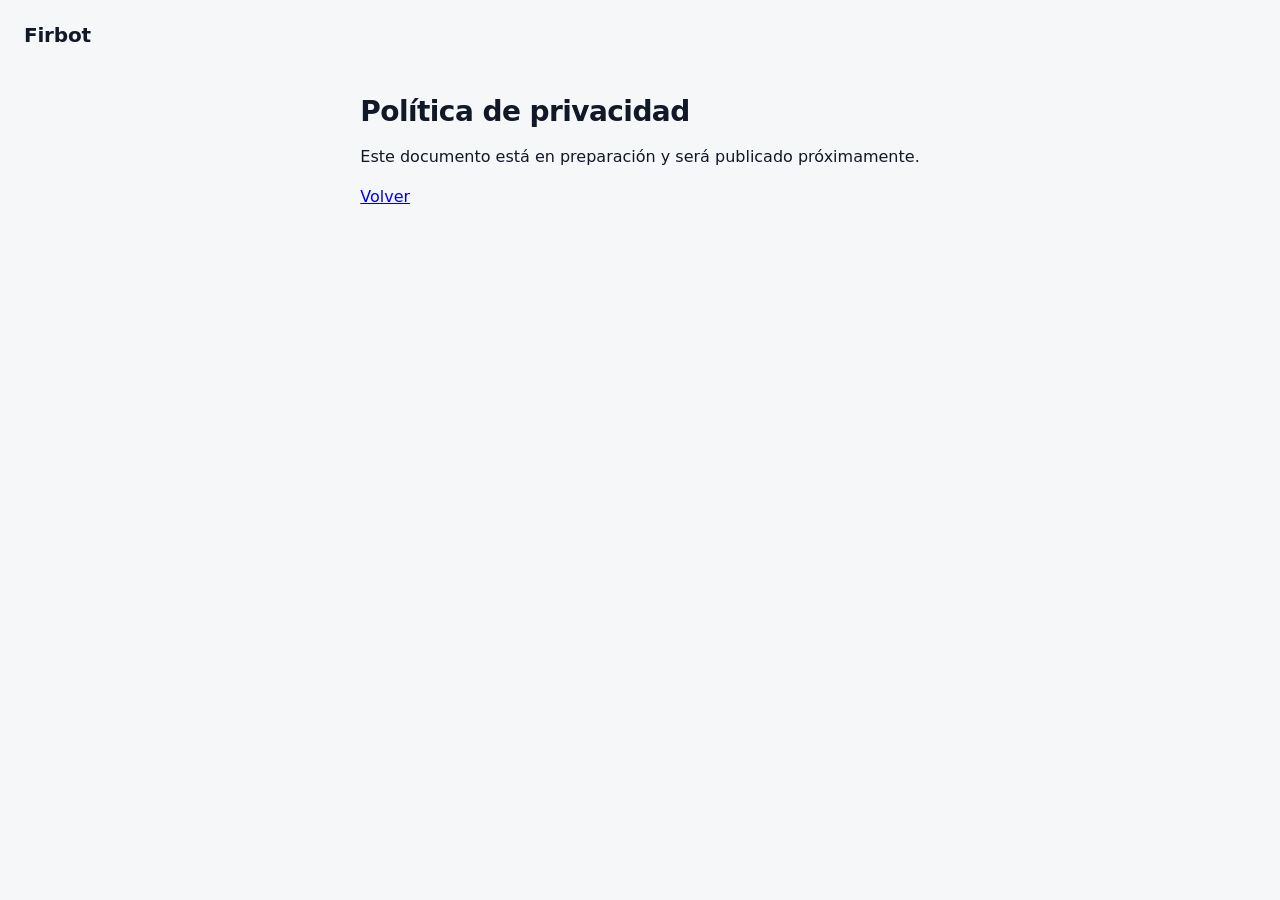
==== privacy.html @ 13ff7e2f "Initial Commit" ====
<!DOCTYPE html>
<html lang="es">
<head>
  <meta charset="UTF-8">
  <meta name="viewport" content="width=device-width, initial-scale=1">
  <title>Política de privacidad · Firbot</title>
  <meta name="robots" content="noindex">
  <link rel="stylesheet" href="./styles.css">
</head>
<body>
  <header class="site-header"><a class="brand" href="./" style="color:inherit;text-decoration:none">Firbot</a></header>
  <main class="legal">
    <h1>Política de privacidad</h1>
    <!-- PLACEHOLDER: replace with the final legal text, or point the footer link in index.html to the real URL. -->
    <p>Este documento está en preparación y será publicado próximamente.</p>
    <p><a href="./">Volver</a></p>
  </main>
</body>
</html>
---- styles.css ----
:root {
  --bg: #f6f7f9;
  --card: #ffffff;
  --text: #111827;
  --muted: #4b5563;
  --border: #e5e7eb;
  --accent: #0f766e;
  --accent-hover: #115e59;
  --ok: #047857;
  --ok-bg: #ecfdf5;
  --err: #b91c1c;
  --err-bg: #fef2f2;
  --info-bg: #f3f4f6;
}

* { box-sizing: border-box; }

body {
  margin: 0;
  min-height: 100vh;
  display: flex;
  flex-direction: column;
  background: var(--bg);
  color: var(--text);
  font-family: system-ui, -apple-system, "Segoe UI", Roboto, "Helvetica Neue", Arial, sans-serif;
  line-height: 1.55;
}

.site-header {
  padding: 20px 24px;
}

.brand {
  font-weight: 700;
  font-size: 1.25rem;
  letter-spacing: -0.01em;
}

.main {
  flex: 1;
  display: flex;
  align-items: center;
  justify-content: center;
  padding: 24px 16px 48px;
}

.card {
  width: 100%;
  max-width: 480px;
  background: var(--card);
  border: 1px solid var(--border);
  border-radius: 16px;
  box-shadow: 0 1px 2px rgba(0, 0, 0, .04), 0 8px 24px rgba(0, 0, 0, .06);
  padding: 40px 32px;
}

h1 {
  margin: 0 0 12px;
  font-size: 1.75rem;
  line-height: 1.2;
  letter-spacing: -0.02em;
}

.lead {
  margin: 0 0 24px;
  color: var(--muted);
}

.checks {
  list-style: none;
  margin: 0 0 32px;
  padding: 0;
}

.checks li {
  position: relative;
  padding-left: 30px;
  margin-bottom: 10px;
}

.checks li::before {
  content: "✓";
  position: absolute;
  left: 0;
  top: 1px;
  width: 20px;
  height: 20px;
  border-radius: 50%;
  background: var(--ok-bg);
  color: var(--ok);
  font-size: .75rem;
  font-weight: 700;
  display: grid;
  place-items: center;
}

.btn {
  width: 100%;
  padding: 14px 20px;
  border: 0;
  border-radius: 10px;
  background: var(--accent);
  color: #fff;
  font: inherit;
  font-weight: 600;
  cursor: pointer;
  transition: background .15s;
}

.btn:hover { background: var(--accent-hover); }
.btn:focus-visible { outline: 3px solid var(--accent); outline-offset: 3px; }
.btn:disabled { opacity: .6; cursor: wait; }

.hint {
  margin: 12px 0 0;
  font-size: .875rem;
  color: var(--muted);
  text-align: center;
}

.status {
  margin-top: 20px;
  padding: 12px 14px;
  border-radius: 10px;
  font-size: .9rem;
  background: var(--info-bg);
}

.status:empty { margin: 0; padding: 0; }
.status--success { background: var(--ok-bg); color: var(--ok); }
.status--error { background: var(--err-bg); color: var(--err); }

.site-footer {
  padding: 24px 16px;
  text-align: center;
  font-size: .85rem;
  color: var(--muted);
}

.site-footer p { margin: 0 0 6px; }
.site-footer nav { display: flex; gap: 16px; justify-content: center; flex-wrap: wrap; }
.site-footer a { color: var(--muted); }
.site-footer a:hover { color: var(--text); }

/* Legal placeholder pages */
.legal { max-width: 720px; margin: 0 auto; padding: 24px 16px 48px; flex: 1; }

@media (max-width: 480px) {
  .card { padding: 28px 20px; }
  h1 { font-size: 1.5rem; }
}
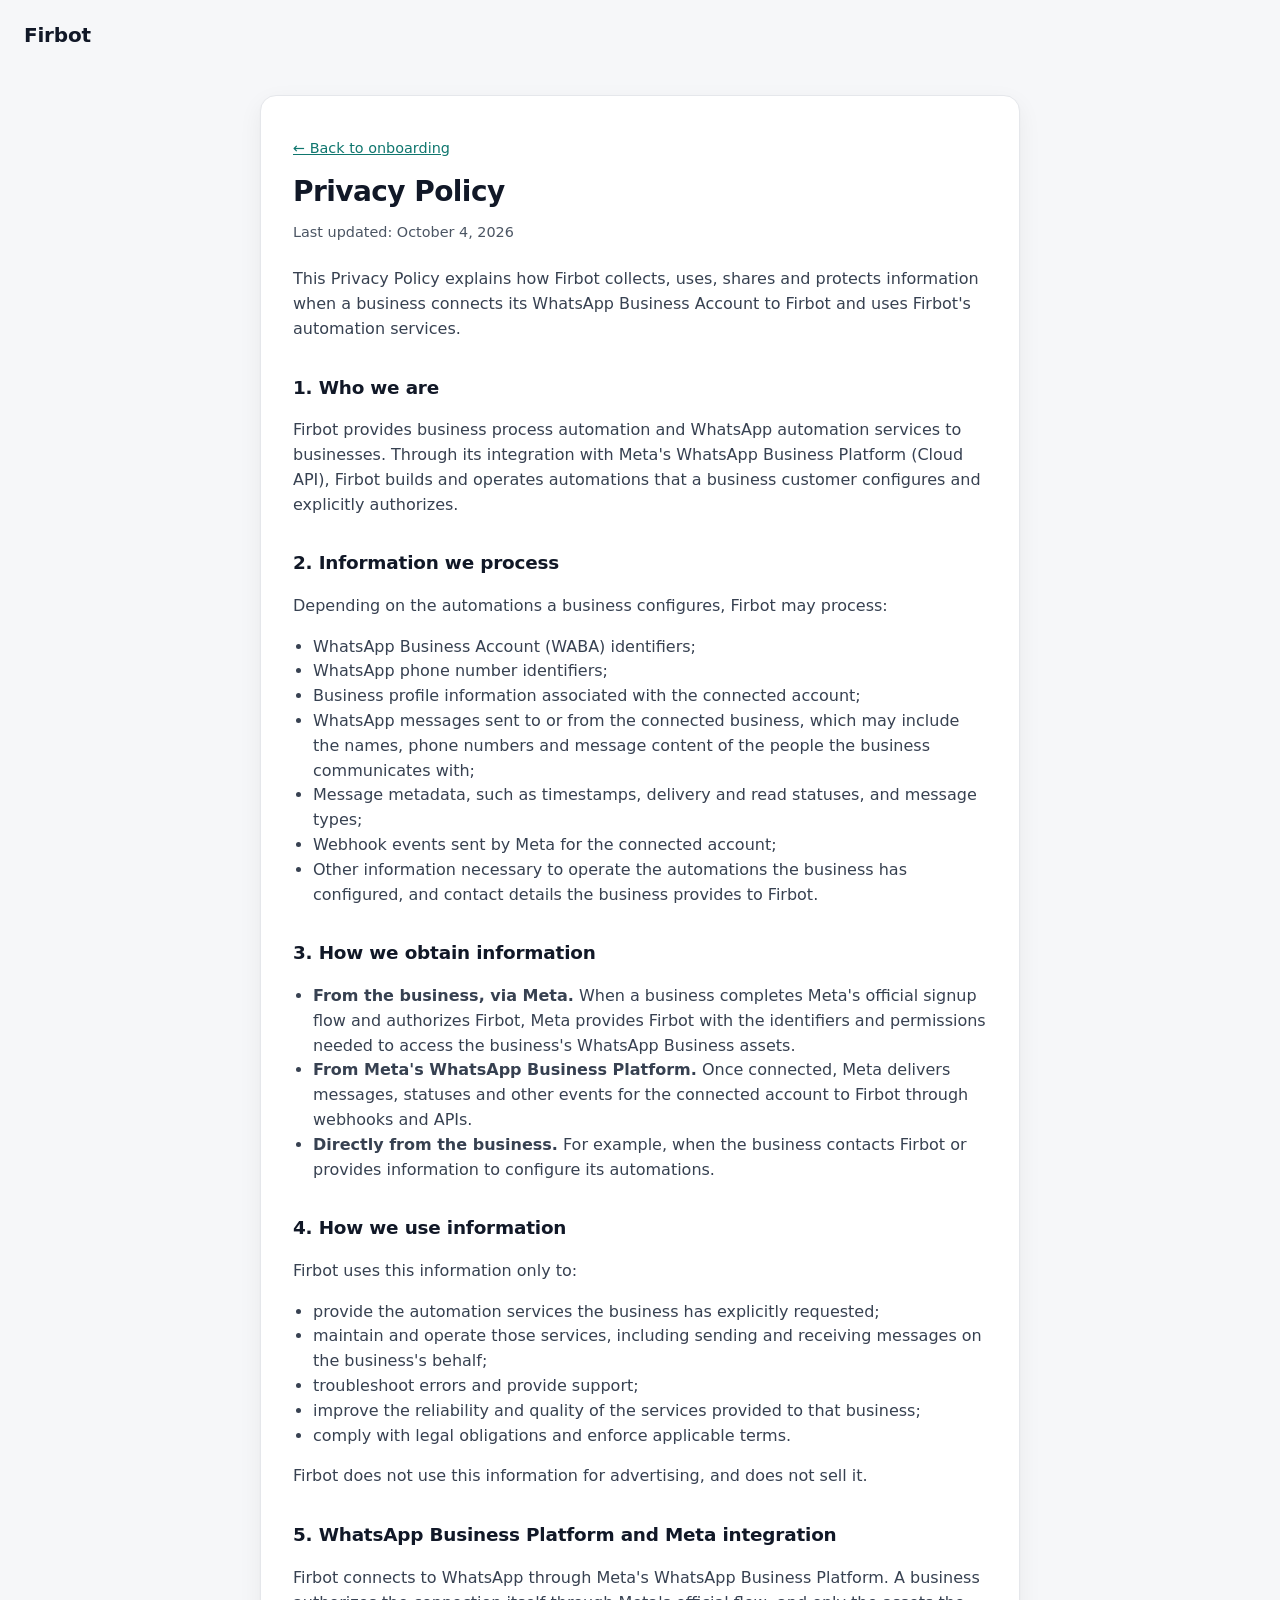
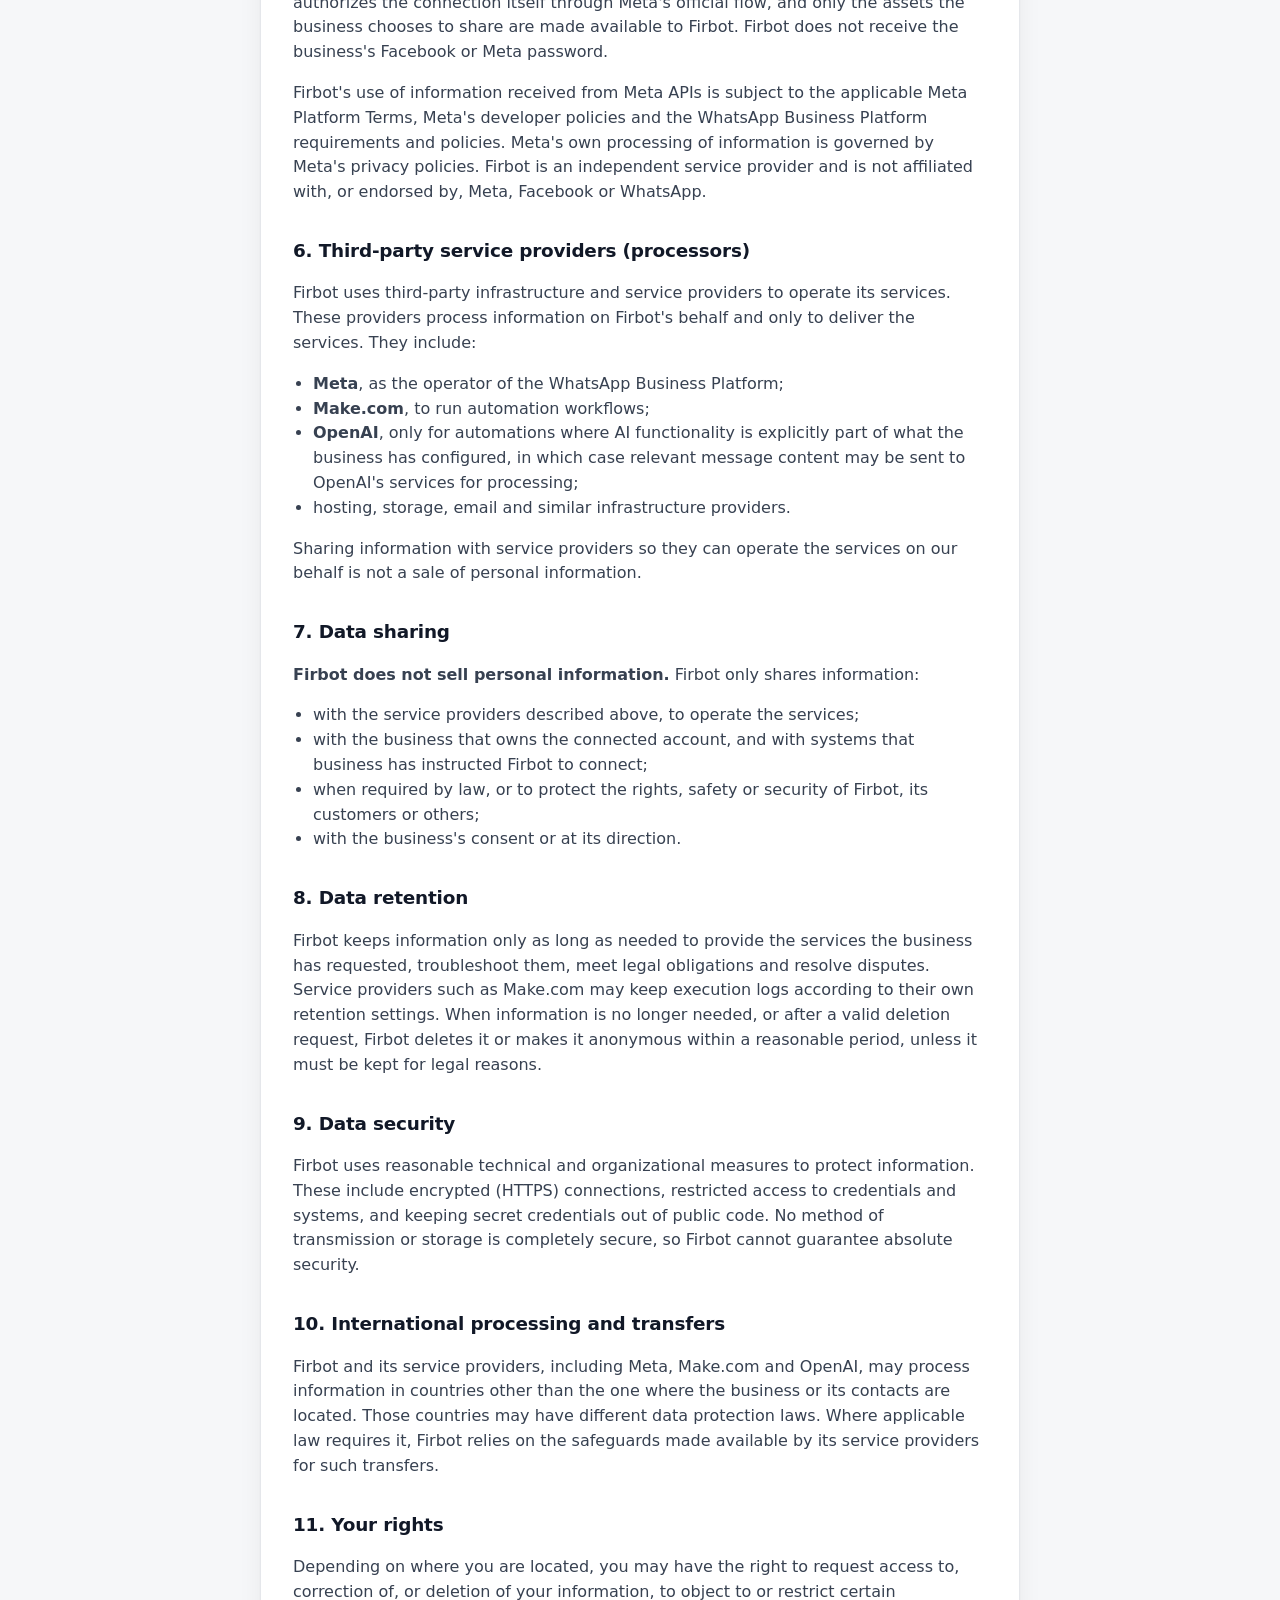
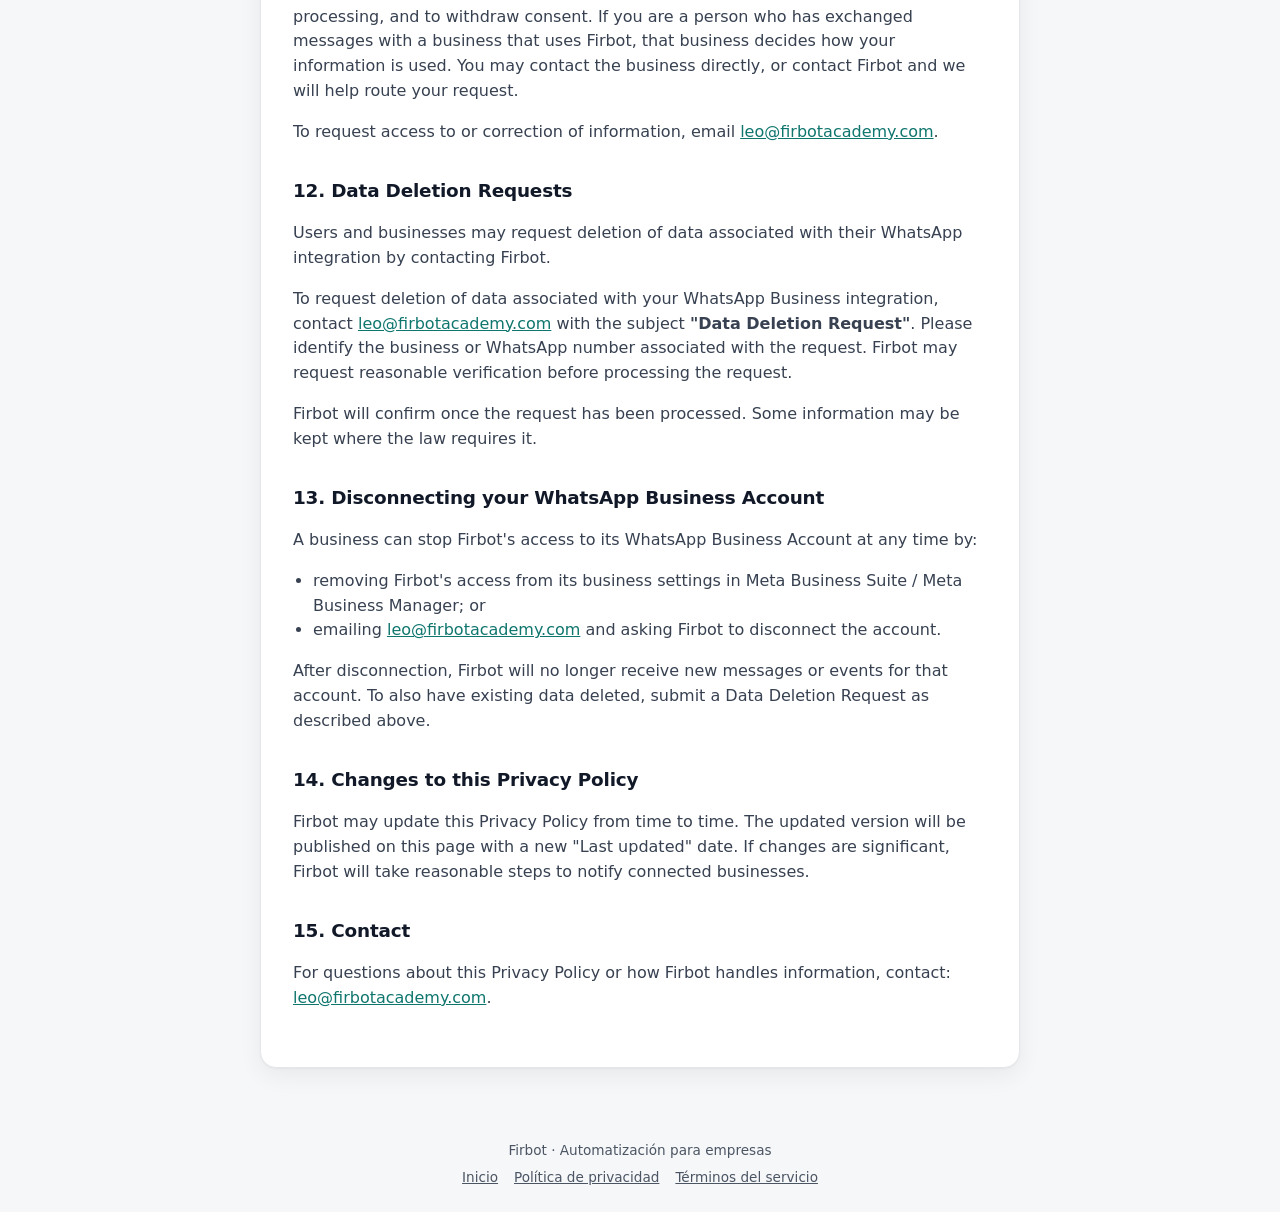
==== commit bc128417: "Add Privacy Policy page Full privacy policy for Meta App Review: data processed, Meta/WhatsApp Busin" ====
--- a/privacy.html
+++ b/privacy.html
@@ -1,19 +1,205 @@
 <!DOCTYPE html>
-<html lang="es">
+<html lang="en">
 <head>
   <meta charset="UTF-8">
   <meta name="viewport" content="width=device-width, initial-scale=1">
-  <title>Política de privacidad · Firbot</title>
-  <meta name="robots" content="noindex">
+  <title>Privacy Policy · Firbot</title>
+  <meta name="description" content="How Firbot collects, uses, shares and protects information when businesses connect their WhatsApp Business Account to Firbot's automation services.">
+  <link rel="icon" href="data:image/svg+xml,<svg xmlns='http://www.w3.org/2000/svg' viewBox='0 0 32 32'><rect width='32' height='32' rx='8' fill='%230f766e'/><text x='16' y='22' font-size='18' font-family='sans-serif' font-weight='700' text-anchor='middle' fill='white'>F</text></svg>">
   <link rel="stylesheet" href="./styles.css">
+  <!--
+    CONTACT EMAIL: leo@firbotacademy.com
+    To change it, search and replace every occurrence of that address in this file.
+  -->
 </head>
 <body>
-  <header class="site-header"><a class="brand" href="./" style="color:inherit;text-decoration:none">Firbot</a></header>
+  <header class="site-header">
+    <a class="brand brand-link" href="./index.html">Firbot</a>
+  </header>
+
   <main class="legal">
-    <h1>Política de privacidad</h1>
-    <!-- PLACEHOLDER: replace with the final legal text, or point the footer link in index.html to the real URL. -->
-    <p>Este documento está en preparación y será publicado próximamente.</p>
-    <p><a href="./">Volver</a></p>
+    <article class="card">
+      <a class="back-link" href="./index.html">← Back to onboarding</a>
+      <h1>Privacy Policy</h1>
+      <p class="meta">Last updated: October 4, 2026</p>
+
+      <p>
+        This Privacy Policy explains how Firbot collects, uses, shares and protects information
+        when a business connects its WhatsApp Business Account to Firbot and uses Firbot's
+        automation services.
+      </p>
+
+      <h2 id="who">1. Who we are</h2>
+      <p>
+        Firbot provides business process automation and WhatsApp automation services to
+        businesses. Through its integration with Meta's WhatsApp Business Platform (Cloud API),
+        Firbot builds and operates automations that a business customer configures and
+        explicitly authorizes.
+      </p>
+
+      <h2 id="information">2. Information we process</h2>
+      <p>Depending on the automations a business configures, Firbot may process:</p>
+      <ul>
+        <li>WhatsApp Business Account (WABA) identifiers;</li>
+        <li>WhatsApp phone number identifiers;</li>
+        <li>Business profile information associated with the connected account;</li>
+        <li>WhatsApp messages sent to or from the connected business, which may include the names, phone numbers and message content of the people the business communicates with;</li>
+        <li>Message metadata, such as timestamps, delivery and read statuses, and message types;</li>
+        <li>Webhook events sent by Meta for the connected account;</li>
+        <li>Other information necessary to operate the automations the business has configured, and contact details the business provides to Firbot.</li>
+      </ul>
+
+      <h2 id="sources">3. How we obtain information</h2>
+      <ul>
+        <li><strong>From the business, via Meta.</strong> When a business completes Meta's official signup flow and authorizes Firbot, Meta provides Firbot with the identifiers and permissions needed to access the business's WhatsApp Business assets.</li>
+        <li><strong>From Meta's WhatsApp Business Platform.</strong> Once connected, Meta delivers messages, statuses and other events for the connected account to Firbot through webhooks and APIs.</li>
+        <li><strong>Directly from the business.</strong> For example, when the business contacts Firbot or provides information to configure its automations.</li>
+      </ul>
+
+      <h2 id="use">4. How we use information</h2>
+      <p>Firbot uses this information only to:</p>
+      <ul>
+        <li>provide the automation services the business has explicitly requested;</li>
+        <li>maintain and operate those services, including sending and receiving messages on the business's behalf;</li>
+        <li>troubleshoot errors and provide support;</li>
+        <li>improve the reliability and quality of the services provided to that business;</li>
+        <li>comply with legal obligations and enforce applicable terms.</li>
+      </ul>
+      <p>Firbot does not use this information for advertising, and does not sell it.</p>
+
+      <h2 id="meta">5. WhatsApp Business Platform and Meta integration</h2>
+      <p>
+        Firbot connects to WhatsApp through Meta's WhatsApp Business Platform. A business
+        authorizes the connection itself through Meta's official flow, and only the assets the
+        business chooses to share are made available to Firbot. Firbot does not receive the
+        business's Facebook or Meta password.
+      </p>
+      <p>
+        Firbot's use of information received from Meta APIs is subject to the applicable Meta
+        Platform Terms, Meta's developer policies and the WhatsApp Business Platform
+        requirements and policies. Meta's own processing of information is governed by Meta's
+        privacy policies. Firbot is an independent service provider and is not affiliated with,
+        or endorsed by, Meta, Facebook or WhatsApp.
+      </p>
+
+      <h2 id="processors">6. Third-party service providers (processors)</h2>
+      <p>
+        Firbot uses third-party infrastructure and service providers to operate its services.
+        These providers process information on Firbot's behalf and only to deliver the services.
+        They include:
+      </p>
+      <ul>
+        <li><strong>Meta</strong>, as the operator of the WhatsApp Business Platform;</li>
+        <li><strong>Make.com</strong>, to run automation workflows;</li>
+        <li><strong>OpenAI</strong>, only for automations where AI functionality is explicitly part of what the business has configured, in which case relevant message content may be sent to OpenAI's services for processing;</li>
+        <li>hosting, storage, email and similar infrastructure providers.</li>
+      </ul>
+      <p>
+        Sharing information with service providers so they can operate the services on our
+        behalf is not a sale of personal information.
+      </p>
+
+      <h2 id="sharing">7. Data sharing</h2>
+      <p><strong>Firbot does not sell personal information.</strong> Firbot only shares information:</p>
+      <ul>
+        <li>with the service providers described above, to operate the services;</li>
+        <li>with the business that owns the connected account, and with systems that business has instructed Firbot to connect;</li>
+        <li>when required by law, or to protect the rights, safety or security of Firbot, its customers or others;</li>
+        <li>with the business's consent or at its direction.</li>
+      </ul>
+
+      <h2 id="retention">8. Data retention</h2>
+      <p>
+        Firbot keeps information only as long as needed to provide the services the business
+        has requested, troubleshoot them, meet legal obligations and resolve disputes. Service
+        providers such as Make.com may keep execution logs according to their own retention
+        settings. When information is no longer needed, or after a valid deletion request,
+        Firbot deletes it or makes it anonymous within a reasonable period, unless it must be
+        kept for legal reasons.
+      </p>
+
+      <h2 id="security">9. Data security</h2>
+      <p>
+        Firbot uses reasonable technical and organizational measures to protect information.
+        These include encrypted (HTTPS) connections, restricted access to credentials and
+        systems, and keeping secret credentials out of public code. No method of transmission
+        or storage is completely secure, so Firbot cannot guarantee absolute security.
+      </p>
+
+      <h2 id="international">10. International processing and transfers</h2>
+      <p>
+        Firbot and its service providers, including Meta, Make.com and OpenAI, may process
+        information in countries other than the one where the business or its contacts are
+        located. Those countries may have different data protection laws. Where applicable law
+        requires it, Firbot relies on the safeguards made available by its service providers
+        for such transfers.
+      </p>
+
+      <h2 id="rights">11. Your rights</h2>
+      <p>
+        Depending on where you are located, you may have the right to request access to,
+        correction of, or deletion of your information, to object to or restrict certain
+        processing, and to withdraw consent. If you are a person who has exchanged messages
+        with a business that uses Firbot, that business decides how your information is used.
+        You may contact the business directly, or contact Firbot and we will help route your
+        request.
+      </p>
+      <p>
+        To request access to or correction of information, email
+        <a href="mailto:leo@firbotacademy.com">leo@firbotacademy.com</a>.
+      </p>
+
+      <h2 id="data-deletion">12. Data Deletion Requests</h2>
+      <p>
+        Users and businesses may request deletion of data associated with their WhatsApp
+        integration by contacting Firbot.
+      </p>
+      <p>
+        To request deletion of data associated with your WhatsApp Business integration, contact
+        <a href="mailto:leo@firbotacademy.com?subject=Data%20Deletion%20Request">leo@firbotacademy.com</a>
+        with the subject <strong>"Data Deletion Request"</strong>. Please identify the business or
+        WhatsApp number associated with the request. Firbot may request reasonable verification
+        before processing the request.
+      </p>
+      <p>
+        Firbot will confirm once the request has been processed. Some information may be kept
+        where the law requires it.
+      </p>
+
+      <h2 id="disconnect">13. Disconnecting your WhatsApp Business Account</h2>
+      <p>A business can stop Firbot's access to its WhatsApp Business Account at any time by:</p>
+      <ul>
+        <li>removing Firbot's access from its business settings in Meta Business Suite / Meta Business Manager; or</li>
+        <li>emailing <a href="mailto:leo@firbotacademy.com">leo@firbotacademy.com</a> and asking Firbot to disconnect the account.</li>
+      </ul>
+      <p>
+        After disconnection, Firbot will no longer receive new messages or events for that
+        account. To also have existing data deleted, submit a Data Deletion Request as
+        described above.
+      </p>
+
+      <h2 id="changes">14. Changes to this Privacy Policy</h2>
+      <p>
+        Firbot may update this Privacy Policy from time to time. The updated version will be
+        published on this page with a new "Last updated" date. If changes are significant,
+        Firbot will take reasonable steps to notify connected businesses.
+      </p>
+
+      <h2 id="contact">15. Contact</h2>
+      <p>
+        For questions about this Privacy Policy or how Firbot handles information, contact:
+        <a href="mailto:leo@firbotacademy.com">leo@firbotacademy.com</a>.
+      </p>
+    </article>
   </main>
+
+  <footer class="site-footer">
+    <p>Firbot · Automatización para empresas</p>
+    <nav aria-label="Legal">
+      <a href="./index.html">Inicio</a>
+      <a href="./privacy.html" aria-current="page">Política de privacidad</a>
+      <a href="./terms.html">Términos del servicio</a>
+    </nav>
+  </footer>
 </body>
 </html>
--- a/styles.css
+++ b/styles.css
@@ -142,8 +142,17 @@
 .site-footer a { color: var(--muted); }
 .site-footer a:hover { color: var(--text); }
 
-/* Legal placeholder pages */
-.legal { max-width: 720px; margin: 0 auto; padding: 24px 16px 48px; flex: 1; }
+.brand-link { color: inherit; text-decoration: none; }
+
+/* Legal pages */
+.legal { flex: 1; padding: 24px 16px 48px; }
+.legal .card { max-width: 760px; margin: 0 auto; }
+.legal h2 { margin: 32px 0 8px; font-size: 1.15rem; letter-spacing: -0.01em; }
+.legal p, .legal li { color: #374151; }
+.legal ul { padding-left: 20px; }
+.legal a { color: var(--accent); }
+.legal .meta { margin: 0 0 24px; font-size: .9rem; color: var(--muted); }
+.back-link { display: inline-block; margin-bottom: 16px; font-size: .9rem; }
 
 @media (max-width: 480px) {
   .card { padding: 28px 20px; }
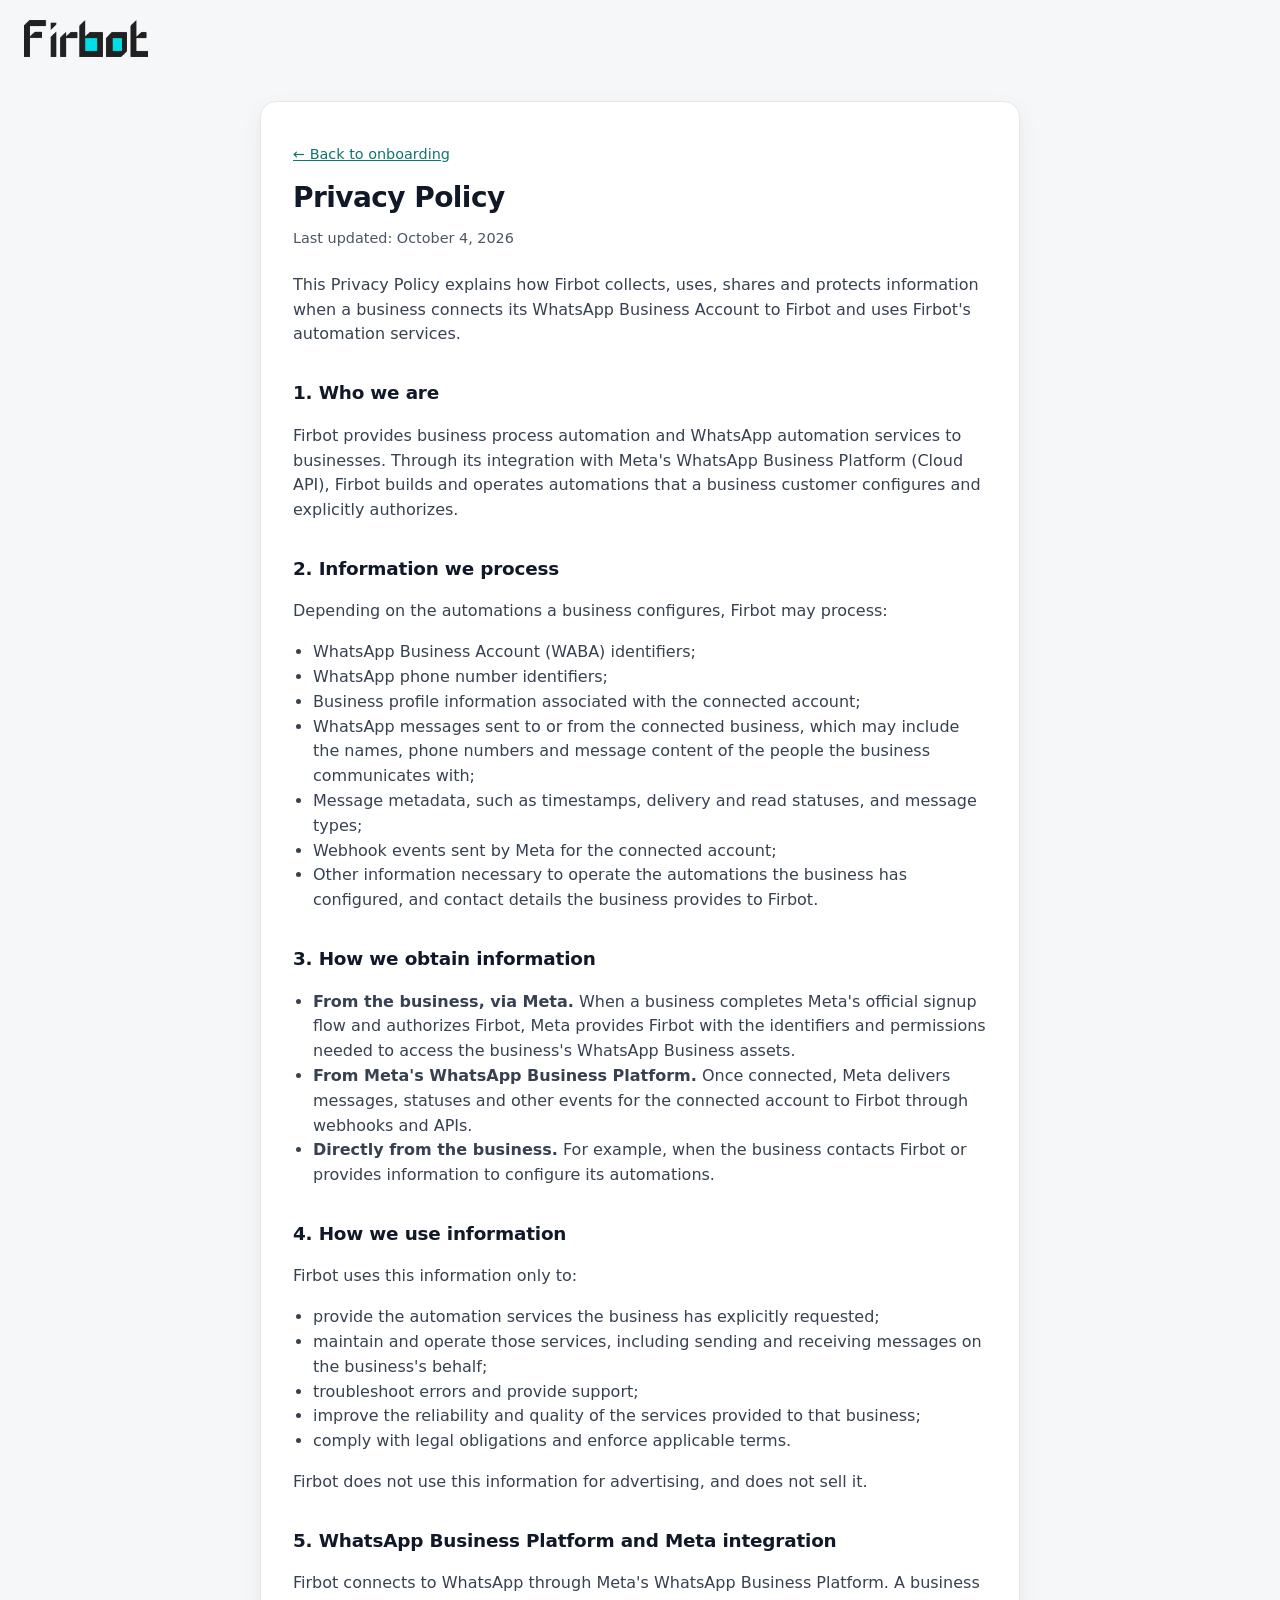
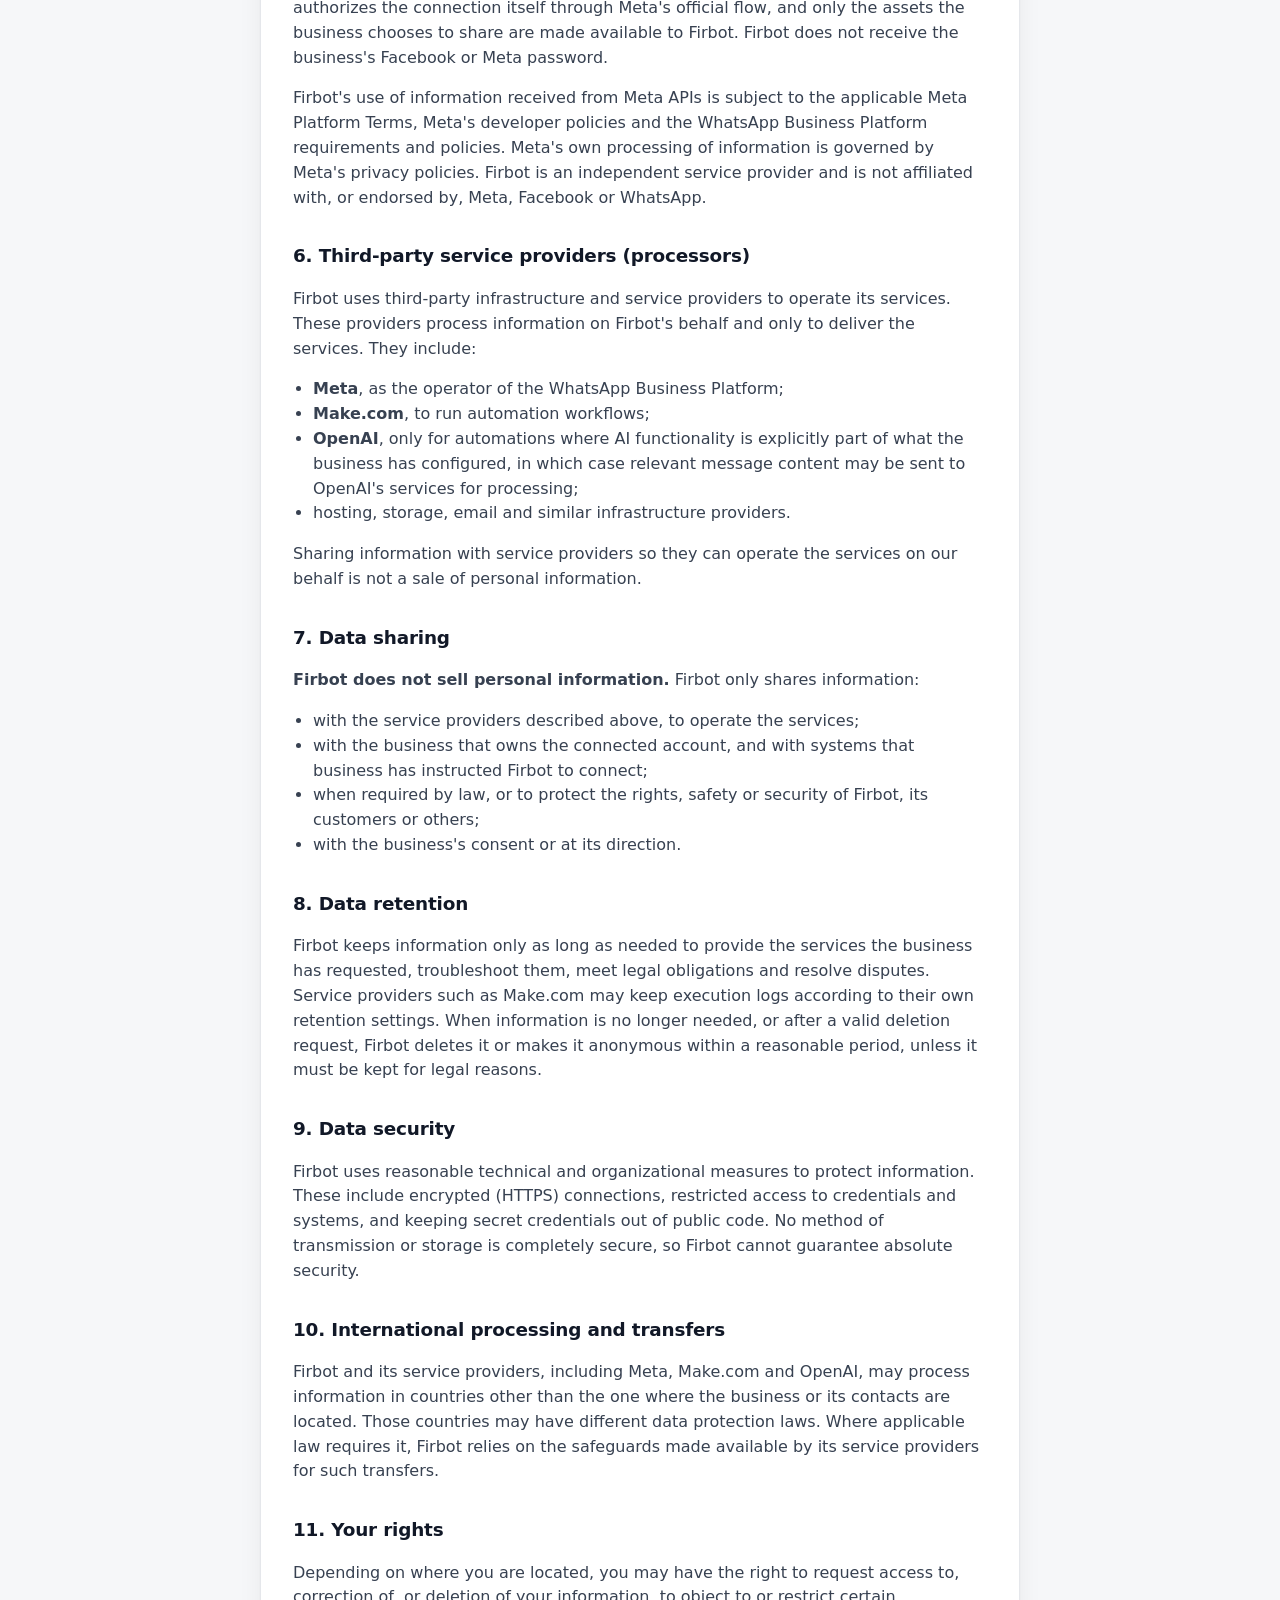
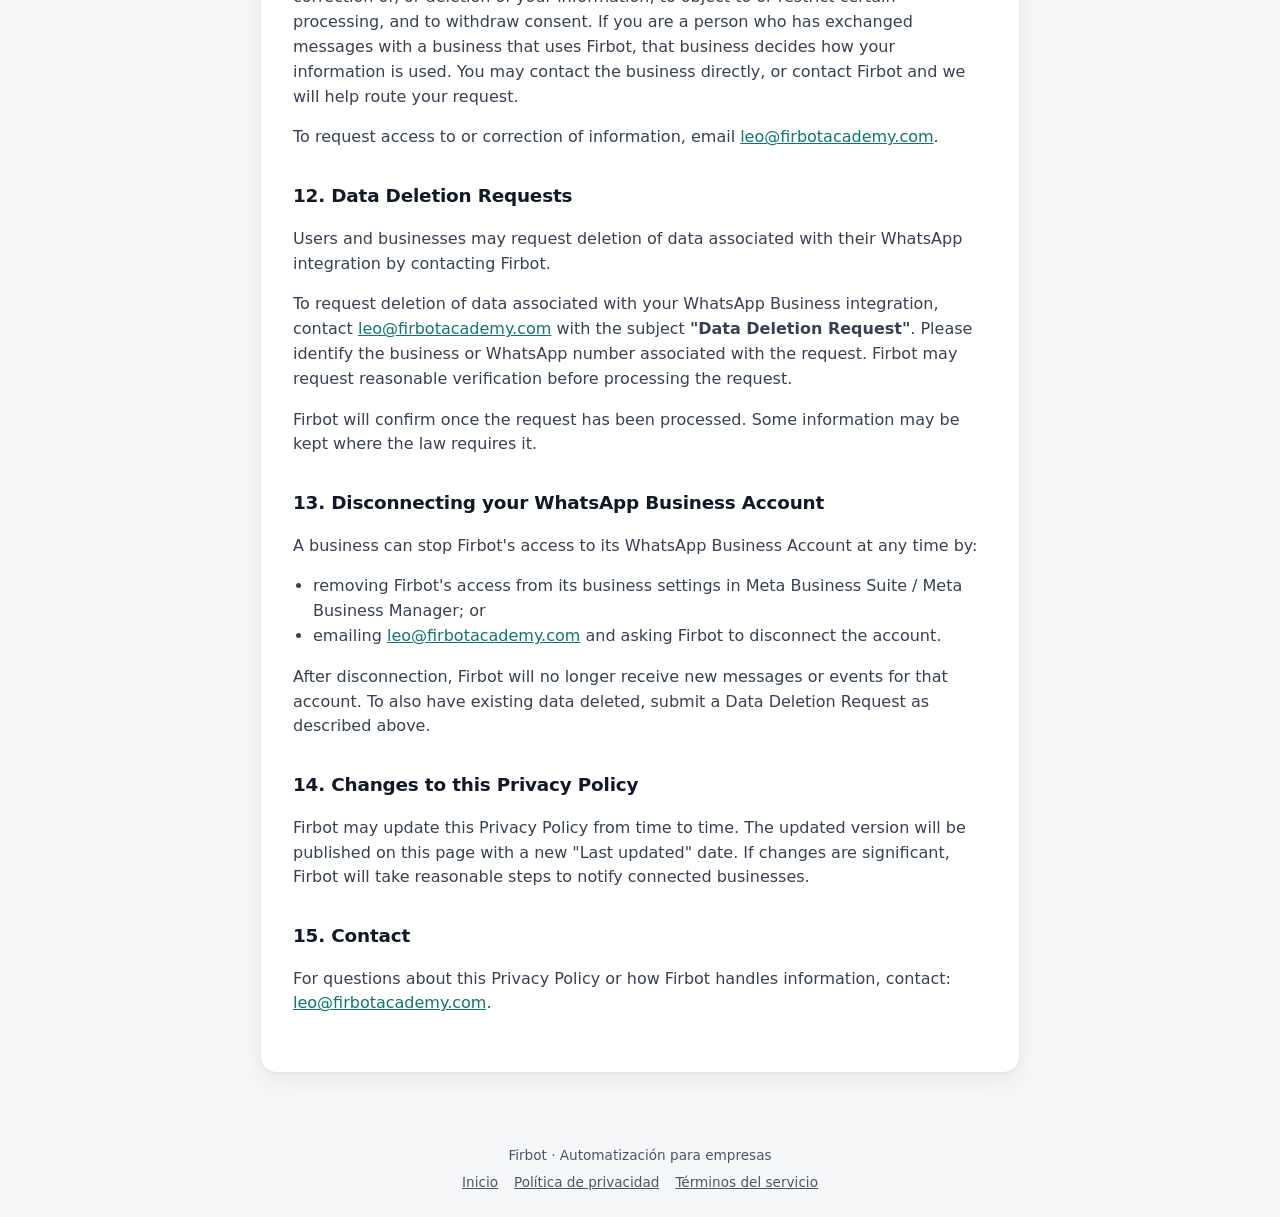
==== commit a08b5f84: "Use Firbot logo image in page headers Replace the text-based "Firbot" branding on index, privacy and" ====
--- a/privacy.html
+++ b/privacy.html
@@ -14,7 +14,7 @@
 </head>
 <body>
   <header class="site-header">
-    <a class="brand brand-link" href="./index.html">Firbot</a>
+    <a class="brand" href="./index.html"><img src="./firbot%20logo%20no-bg.png" alt="Firbot"></a>
   </header>
 
   <main class="legal">
--- a/styles.css
+++ b/styles.css
@@ -27,13 +27,29 @@
 }
 
 .site-header {
+  display: flex;
+  align-items: center;
   padding: 20px 24px;
 }
 
+/* The logo PNG is a 4500x4500 square with the wordmark in the middle
+   (x 15.2–84.8%, y 39.7–60.3%). .brand is a box with the wordmark's aspect
+   ratio that clips the transparent padding; the image keeps its own ratio.
+   Margins in % resolve against .brand's width. If the PNG is ever replaced
+   with a tightly cropped one, drop the img rule and use width: 100%. */
 .brand {
-  font-weight: 700;
-  font-size: 1.25rem;
-  letter-spacing: -0.01em;
+  display: block;
+  width: 124px;
+  aspect-ratio: 3132 / 924;
+  overflow: hidden;
+}
+
+.brand img {
+  display: block;
+  width: 143.7%;
+  max-width: none;
+  height: auto;
+  margin: -57% 0 0 -21.8%;
 }
 
 .main {
@@ -142,8 +158,6 @@
 .site-footer a { color: var(--muted); }
 .site-footer a:hover { color: var(--text); }
 
-.brand-link { color: inherit; text-decoration: none; }
-
 /* Legal pages */
 .legal { flex: 1; padding: 24px 16px 48px; }
 .legal .card { max-width: 760px; margin: 0 auto; }
@@ -155,6 +169,8 @@
 .back-link { display: inline-block; margin-bottom: 16px; font-size: .9rem; }
 
 @media (max-width: 480px) {
+  .site-header { padding: 16px; }
+  .brand { width: 108px; }
   .card { padding: 28px 20px; }
   h1 { font-size: 1.5rem; }
 }
